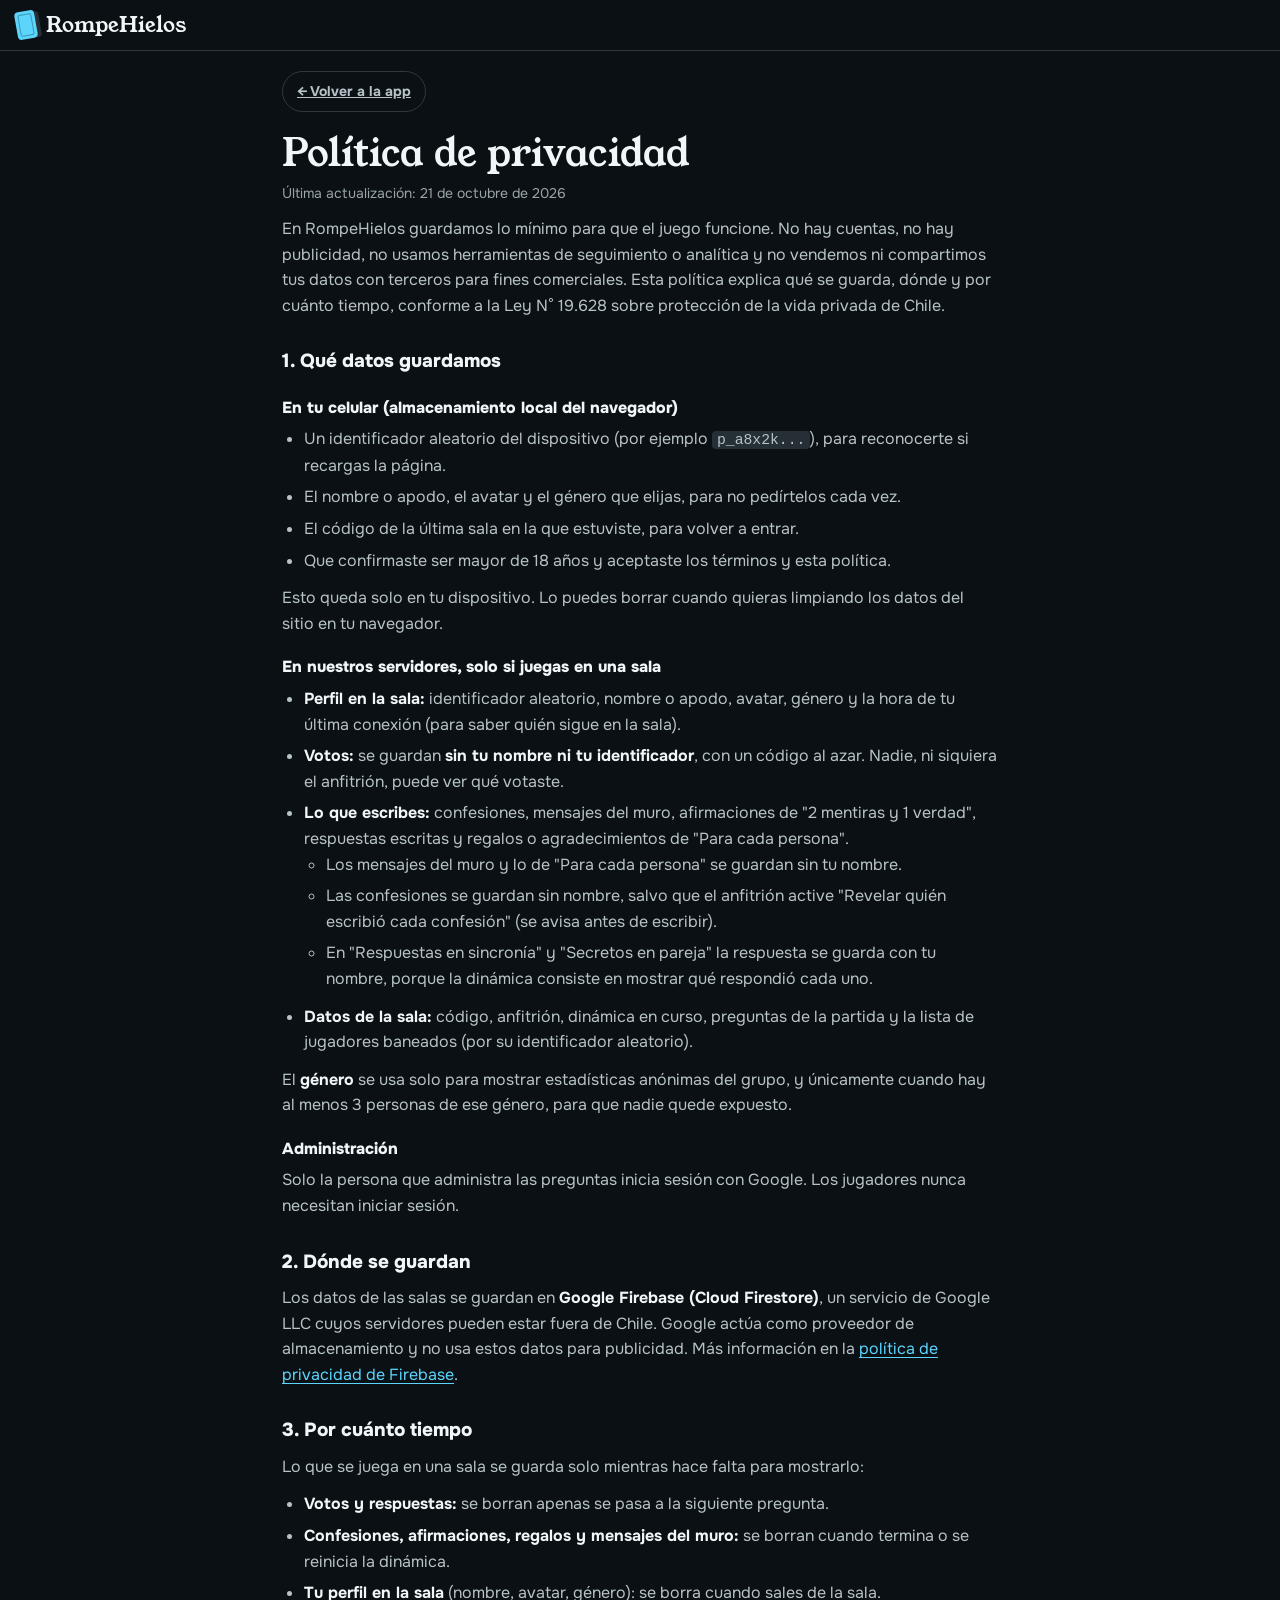
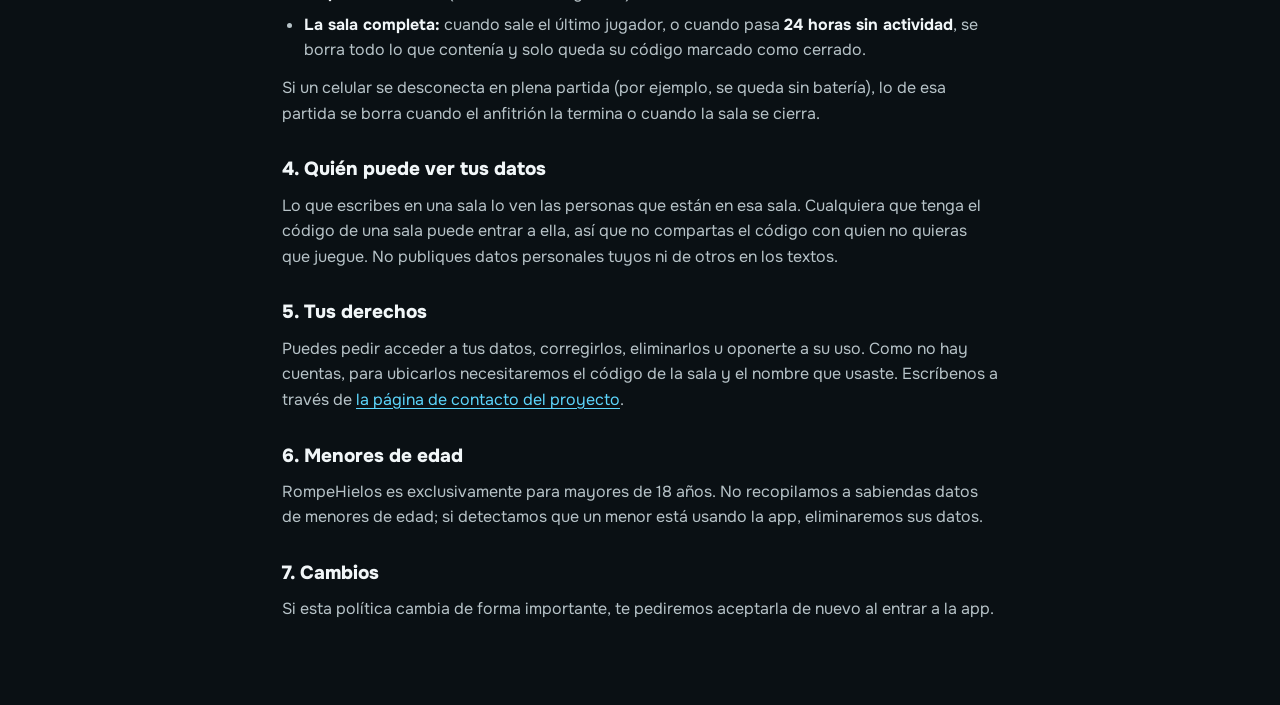
==== privacidad.html @ 7045a898 "Juego: preguntas abiertas con ruleta y veredicto, revelación grande y resumen final - Abiertas: rule" ====
<!DOCTYPE html>
<html lang="es">
<head>
  <meta charset="UTF-8">
  <meta name="viewport" content="width=device-width, initial-scale=1.0, viewport-fit=cover">
  <title>Política de privacidad · RompeHielos</title>
  <meta name="theme-color" content="#11161c">
  <link rel="stylesheet" href="style.css?v=20261022085336">
</head>
<body>
  <header class="app-header">
    <a class="brand" href="./">
      <span class="brand-mark" aria-hidden="true"></span>
      <span class="brand-title">RompeHielos</span>
    </a>
  </header>

  <main class="legal-page">
    <a class="back-btn" href="./">← Volver a la app</a>
    <h1>Política de privacidad</h1>
    <p class="legal-updated">Última actualización: 21 de octubre de 2026</p>

    <p>En RompeHielos guardamos lo mínimo para que el juego funcione. No hay cuentas, no hay publicidad, no usamos herramientas de seguimiento o analítica y no vendemos ni compartimos tus datos con terceros para fines comerciales. Esta política explica qué se guarda, dónde y por cuánto tiempo, conforme a la Ley N° 19.628 sobre protección de la vida privada de Chile.</p>

    <h2>1. Qué datos guardamos</h2>
    <h3>En tu celular (almacenamiento local del navegador)</h3>
    <ul>
      <li>Un identificador aleatorio del dispositivo (por ejemplo <code>p_a8x2k...</code>), para reconocerte si recargas la página.</li>
      <li>El nombre o apodo, el avatar y el género que elijas, para no pedírtelos cada vez.</li>
      <li>El código de la última sala en la que estuviste, para volver a entrar.</li>
      <li>Que confirmaste ser mayor de 18 años y aceptaste los términos y esta política.</li>
    </ul>
    <p>Esto queda solo en tu dispositivo. Lo puedes borrar cuando quieras limpiando los datos del sitio en tu navegador.</p>

    <h3>En nuestros servidores, solo si juegas en una sala</h3>
    <ul>
      <li><strong>Perfil en la sala:</strong> identificador aleatorio, nombre o apodo, avatar, género y la hora de tu última conexión (para saber quién sigue en la sala).</li>
      <li><strong>Votos:</strong> se guardan <strong>sin tu nombre ni tu identificador</strong>, con un código al azar. Nadie, ni siquiera el anfitrión, puede ver qué votaste.</li>
      <li><strong>Lo que escribes:</strong> confesiones, mensajes del muro, afirmaciones de "2 mentiras y 1 verdad", respuestas escritas y regalos o agradecimientos de "Para cada persona".
        <ul>
          <li>Los mensajes del muro y lo de "Para cada persona" se guardan sin tu nombre.</li>
          <li>Las confesiones se guardan sin nombre, salvo que el anfitrión active "Revelar quién escribió cada confesión" (se avisa antes de escribir).</li>
          <li>En "Respuestas en sincronía" y "Secretos en pareja" la respuesta se guarda con tu nombre, porque la dinámica consiste en mostrar qué respondió cada uno.</li>
        </ul>
      </li>
      <li><strong>Datos de la sala:</strong> código, anfitrión, dinámica en curso, preguntas de la partida y la lista de jugadores baneados (por su identificador aleatorio).</li>
    </ul>
    <p>El <strong>género</strong> se usa solo para mostrar estadísticas anónimas del grupo, y únicamente cuando hay al menos 3 personas de ese género, para que nadie quede expuesto.</p>

    <h3>Administración</h3>
    <p>Solo la persona que administra las preguntas inicia sesión con Google. Los jugadores nunca necesitan iniciar sesión.</p>

    <h2>2. Dónde se guardan</h2>
    <p>Los datos de las salas se guardan en <strong>Google Firebase (Cloud Firestore)</strong>, un servicio de Google LLC cuyos servidores pueden estar fuera de Chile. Google actúa como proveedor de almacenamiento y no usa estos datos para publicidad. Más información en la <a href="https://firebase.google.com/support/privacy" target="_blank" rel="noopener">política de privacidad de Firebase</a>.</p>

    <h2>3. Por cuánto tiempo</h2>
    <p>Lo que se juega en una sala se guarda solo mientras hace falta para mostrarlo:</p>
    <ul>
      <li><strong>Votos y respuestas:</strong> se borran apenas se pasa a la siguiente pregunta.</li>
      <li><strong>Confesiones, afirmaciones, regalos y mensajes del muro:</strong> se borran cuando termina o se reinicia la dinámica.</li>
      <li><strong>Tu perfil en la sala</strong> (nombre, avatar, género): se borra cuando sales de la sala.</li>
      <li><strong>La sala completa:</strong> cuando sale el último jugador, o cuando pasa <strong>24 horas sin actividad</strong>, se borra todo lo que contenía y solo queda su código marcado como cerrado.</li>
    </ul>
    <p>Si un celular se desconecta en plena partida (por ejemplo, se queda sin batería), lo de esa partida se borra cuando el anfitrión la termina o cuando la sala se cierra.</p>

    <h2>4. Quién puede ver tus datos</h2>
    <p>Lo que escribes en una sala lo ven las personas que están en esa sala. Cualquiera que tenga el código de una sala puede entrar a ella, así que no compartas el código con quien no quieras que juegue. No publiques datos personales tuyos ni de otros en los textos.</p>

    <h2>5. Tus derechos</h2>
    <p>Puedes pedir acceder a tus datos, corregirlos, eliminarlos u oponerte a su uso. Como no hay cuentas, para ubicarlos necesitaremos el código de la sala y el nombre que usaste. Escríbenos a través de <a href="https://github.com/KuroroX2/rompehielos/issues" target="_blank" rel="noopener">la página de contacto del proyecto</a>.</p>

    <h2>6. Menores de edad</h2>
    <p>RompeHielos es exclusivamente para mayores de 18 años. No recopilamos a sabiendas datos de menores de edad; si detectamos que un menor está usando la app, eliminaremos sus datos.</p>

    <h2>7. Cambios</h2>
    <p>Si esta política cambia de forma importante, te pediremos aceptarla de nuevo al entrar a la app.</p>
  </main>
</body>
</html>
---- style.css ----
@import url('https://fonts.googleapis.com/css2?family=Onest:wght@400;500;600;700;800&family=Young+Serif&display=swap');

/* ==========================================================
   RompeHielos · "Cartas de juego"
   Mesa oscura y cálida + cartas de color sólido. Ver DESIGN.md
   ========================================================== */
:root {
  /* Mesa */
  --bg: oklch(0.17 0.012 235);
  --surface: oklch(0.215 0.013 235);
  --surface-2: oklch(0.26 0.015 235);
  --surface-3: oklch(0.30 0.016 235);
  --line: oklch(0.34 0.015 235);
  --line-strong: oklch(0.46 0.02 235);

  /* Texto */
  --ink: oklch(0.97 0.006 220);
  --ink-muted: oklch(0.81 0.015 225);
  --ink-dim: oklch(0.71 0.015 225);
  --ink-dark: oklch(0.20 0.03 235);

  /* Acento de interfaz: hielo (celeste) */
  --hielo: oklch(0.82 0.12 222);
  --hielo-hover: oklch(0.87 0.10 222);
  --hielo-ink: oklch(0.20 0.05 240);
  --hielo-soft: oklch(0.82 0.12 222 / 0.15);
  --hielo-line: oklch(0.82 0.12 222 / 0.55);

  /* Estados */
  --ok: oklch(0.80 0.15 150);
  --ok-soft: oklch(0.80 0.15 150 / 0.14);
  --ok-line: oklch(0.80 0.15 150 / 0.5);
  --warn: oklch(0.86 0.13 88);
  --warn-soft: oklch(0.86 0.13 88 / 0.13);
  --warn-line: oklch(0.86 0.13 88 / 0.5);
  --bad: oklch(0.72 0.17 22);
  --bad-soft: oklch(0.72 0.17 22 / 0.14);
  --bad-line: oklch(0.72 0.17 22 / 0.5);

  /* Colores para datos (barras, géneros, opciones). Los nombres viejos se mantienen porque app.js los usa */
  --cyan: oklch(0.80 0.10 200);
  --pink: oklch(0.76 0.14 350);
  --purple: oklch(0.76 0.11 300);
  --coral: oklch(0.74 0.15 25);
  --emerald: var(--ok);
  --amber: var(--warn);

  /* Carta por defecto: naipe claro */
  --card: oklch(0.95 0.015 220);
  --card-ink: var(--ink-dark);

  --radius-sm: 8px;
  --radius-md: 14px;
  --radius-lg: 18px;
  --radius-card: 22px;
  --radius-pill: 999px;

  --shadow-card: 0 1px 0 oklch(0 0 0 / 0.25), 0 18px 36px -18px oklch(0 0 0 / 0.75);
  --ease-out: cubic-bezier(0.25, 1, 0.5, 1);

  --font-display: 'Young Serif', Georgia, serif;
  --font-body: 'Onest', system-ui, sans-serif;

  --z-header: 50;
  --z-modal: 100;
  --z-toast: 200;
}

/* ========== Mazos: un color por temática ========== */
[data-deck="citas_nivel1"]          { --card: oklch(0.89 0.07 215); --card-ink: oklch(0.22 0.05 235); }
[data-deck="citas_nivel2"]          { --card: oklch(0.85 0.09 188); --card-ink: oklch(0.22 0.05 200); }
[data-deck="citas_nivel3"]          { --card: oklch(0.45 0.13 255); --card-ink: oklch(0.97 0.01 230); }
[data-deck="dilemas_absurdos"]      { --card: oklch(0.88 0.10 165); --card-ink: oklch(0.22 0.05 170); }
[data-deck="amigos_fiesta"]         { --card: oklch(0.78 0.12 200); --card-ink: oklch(0.20 0.05 215); }
[data-deck="empresas_trabajo"]      { --card: oklch(0.76 0.07 240); --card-ink: oklch(0.20 0.04 245); }
[data-deck="quien_es_mas_probable"] { --card: oklch(0.83 0.08 280); --card-ink: oklch(0.22 0.05 280); }
[data-deck="reunion_hombres"]       { --card: oklch(0.72 0.12 255); --card-ink: oklch(0.18 0.05 260); }
[data-deck="reunion_mujeres"]       { --card: oklch(0.81 0.09 320); --card-ink: oklch(0.22 0.05 320); }
[data-deck="secretos_intimos"]      { --card: oklch(0.50 0.19 25);  --card-ink: oklch(0.97 0.01 30); }
[data-deck="confesiones"]           { --card: oklch(0.76 0.10 295); --card-ink: oklch(0.21 0.05 295); }
[data-deck="salas"]                 { --card: var(--hielo);           --card-ink: var(--hielo-ink); }

/* +18: el nivel manda sobre el mazo (1 verde → 5 rojo intenso; siempre con número y nombre) */
.lvl-1 { --card: oklch(0.80 0.14 150); --card-ink: oklch(0.21 0.04 150); --lvl: var(--card); }
.lvl-2 { --card: oklch(0.87 0.16 120); --card-ink: oklch(0.23 0.05 120); --lvl: var(--card); }
.lvl-3 { --card: oklch(0.82 0.15 78);  --card-ink: oklch(0.23 0.05 70);  --lvl: var(--card); }
.lvl-4 { --card: oklch(0.68 0.18 45);  --card-ink: oklch(0.18 0.04 40);  --lvl: var(--card); }
.lvl-5 { --card: oklch(0.50 0.21 27);  --card-ink: oklch(0.98 0.01 30);  --lvl: var(--card); }
.lvl-6 { --card: oklch(0.42 0.16 335); --card-ink: oklch(0.98 0.01 330); --lvl: var(--card); }

/* ========== Base ========== */
* {
  box-sizing: border-box;
  margin: 0;
  padding: 0;
  -webkit-tap-highlight-color: transparent;
}

[hidden] { display: none !important; }

html, body {
  min-height: 100vh;
  background-color: var(--bg);
  color: var(--ink);
  font-family: var(--font-body);
  overflow-x: hidden;
}

body { line-height: 1.45; }

button, input, select, textarea { font-family: inherit; }

:focus-visible {
  outline: 2px solid var(--hielo);
  outline-offset: 2px;
}

code {
  background: var(--surface-3);
  padding: 1px 5px;
  border-radius: 4px;
  font-size: 0.92em;
}

h1, h2, h3, h4 { text-wrap: balance; }

/* Ya no hay partículas: el contenedor queda vacío por compatibilidad */
.bg-particles { display: none; }

/* ========== Header ========== */
.app-header {
  position: sticky;
  top: 0;
  z-index: var(--z-header);
  display: flex;
  justify-content: space-between;
  align-items: center;
  padding: 10px 16px;
  background: var(--bg);
  border-bottom: 1px solid var(--line);
}

.brand {
  display: flex;
  align-items: center;
  gap: 10px;
  cursor: pointer;
}

/* Marca: una carta celeste inclinada */
.brand-mark {
  width: 20px;
  height: 28px;
  border-radius: 4px;
  background: var(--hielo);
  transform: rotate(-10deg);
  box-shadow: 5px 1px 0 -1px var(--surface-3);
  position: relative;
  flex-shrink: 0;
}

.brand-mark::before {
  content: "";
  position: absolute;
  inset: 3px;
  border: 1.5px solid oklch(0.20 0.05 240 / 0.35);
  border-radius: 2px;
}

.brand-icon { font-size: 24px; }

.brand-title {
  font-family: var(--font-display);
  font-weight: 400;
  font-size: 21px;
  color: var(--ink);
}

.nav-actions {
  display: flex;
  gap: 6px;
}

.btn-icon {
  background: transparent;
  border: 1px solid var(--line);
  color: var(--ink-muted);
  width: 44px;
  height: 44px;
  border-radius: 12px;
  display: flex;
  align-items: center;
  justify-content: center;
  cursor: pointer;
  font-size: 16px;
  transition: background 0.2s var(--ease-out), color 0.2s var(--ease-out), border-color 0.2s var(--ease-out);
}

.btn-icon svg { width: 20px; height: 20px; }

.btn-icon:hover {
  background: var(--surface-2);
  color: var(--ink);
  border-color: var(--line-strong);
}

/* ========== Layout ========== */
.app-container {
  position: relative;
  max-width: 960px;
  margin: 0 auto;
  padding: 20px 16px 72px;
}

.view-screen { display: none; }

.view-screen.active {
  display: block;
  animation: viewIn 0.22s var(--ease-out);
}

@keyframes viewIn {
  from { transform: translateY(6px); }
  to { transform: none; }
}

.center { text-align: center; }
.stack { display: flex; flex-direction: column; gap: 12px; }
.row-wrap { display: flex; flex-wrap: wrap; gap: 8px; margin: 12px 0; }
.row-center { display: flex; flex-wrap: wrap; gap: 12px; justify-content: center; }
.row-between { display: flex; justify-content: space-between; align-items: center; gap: 8px; }
.two-col { display: grid; grid-template-columns: 1fr 1fr; gap: 10px; margin: 14px 0 4px; }

/* ========== Tipografía común ========== */
.eyebrow {
  display: block;
  font-size: 13px;
  font-weight: 700;
  color: var(--ink-dim);
  margin-bottom: 6px;
}

.page-intro {
  text-align: center;
  max-width: 680px;
  margin: 0 auto 22px;
}

.page-title,
.panel-title {
  font-family: var(--font-display);
  font-weight: 400;
  text-align: center;
  line-height: 1.2;
}

.page-title { font-size: clamp(26px, 5vw, 34px); margin-bottom: 8px; }
.panel-title { font-size: 24px; margin-bottom: 8px; }
.panel-title.left { text-align: left; margin-bottom: 0; }

.page-desc,
.panel-desc {
  color: var(--ink-muted);
  font-size: 15px;
  line-height: 1.5;
  text-align: center;
  margin-bottom: 16px;
}

.panel-desc.left { text-align: left; }

.block-title {
  font-size: 15px;
  font-weight: 800;
  color: var(--ink);
  margin: 16px 0 8px;
}

.muted-small {
  font-size: 13px;
  color: var(--ink-muted);
  margin-top: 8px;
}

.field-label {
  display: block;
  font-size: 14px;
  font-weight: 700;
  color: var(--ink-muted);
  margin: 16px 0 6px;
}

/* Antes era texto con degradado: ahora un color sólido */
.text-gradient { color: var(--hielo); }

/* ========== Inicio ========== */
.hero {
  text-align: center;
  padding: 18px 0 24px;
}

.hero-pill { display: none; }

.hero-title {
  font-family: var(--font-display);
  font-size: clamp(34px, 9vw, 56px);
  font-weight: 400;
  line-height: 1.08;
  margin-bottom: 14px;
}

.hero-sub {
  color: var(--ink-muted);
  font-size: 16px;
  max-width: 460px;
  margin: 0 auto 28px;
  line-height: 1.55;
}

.mode-selection-grid {
  display: grid;
  grid-template-columns: repeat(auto-fit, minmax(260px, 1fr));
  gap: 18px;
  text-align: left;
}

/* Tarjeta base: cualquier "carta" de la app */
.mode-card,
.category-card,
.question-card-3d,
.question-hero,
.persona-hero {
  position: relative;
  background: var(--card);
  color: var(--card-ink);
  border-radius: var(--radius-card);
  box-shadow: var(--shadow-card);
}

/* Marco interior, como un naipe impreso */
.mode-card::before,
.category-card::before,
.question-card-3d::before,
.question-hero::before,
.persona-hero::before {
  content: "";
  position: absolute;
  inset: 7px;
  border: 1.5px solid color-mix(in oklch, var(--card-ink) 22%, transparent);
  border-radius: 16px;
  pointer-events: none;
}

.mode-card {
  padding: 22px 22px 18px;
  cursor: pointer;
  display: flex;
  flex-direction: column;
  min-height: 210px;
  transition: transform 0.3s var(--ease-out);
}

.mode-card.card-solo { --card: oklch(0.92 0.05 215); --card-ink: oklch(0.22 0.05 235); }
.mode-card.card-multi { --card: var(--hielo); --card-ink: var(--hielo-ink); }
.mode-card.card-tv { --card: oklch(0.85 0.09 188); --card-ink: oklch(0.22 0.05 200); }

.mode-card:nth-child(1) { transform: rotate(-1.2deg); }
.mode-card:nth-child(3) { transform: rotate(1deg); }

.mode-card:hover,
.mode-card:focus-visible {
  transform: translateY(-4px) rotate(0deg);
}

.card-header-icon,
.card-rank {
  font-family: var(--font-display);
  font-size: 30px;
  line-height: 1;
  margin-bottom: 14px;
}

.mode-card h2,
.mode-card h3 {
  font-family: var(--font-display);
  font-size: 24px;
  font-weight: 400;
  line-height: 1.15;
  margin-bottom: 8px;
}

.mode-card p {
  color: color-mix(in oklch, var(--card-ink) 82%, var(--card));
  font-size: 15px;
  line-height: 1.5;
  margin-bottom: 16px;
  flex: 1;
}

.mode-footer {
  display: flex;
  align-items: center;
  justify-content: space-between;
  padding-top: 12px;
  border-top: 1.5px solid color-mix(in oklch, var(--card-ink) 20%, transparent);
  font-size: 14px;
  font-weight: 600;
}

.mode-footer strong { font-weight: 800; }

/* ========== Chips de filtro (1 celular y TV) ========== */
.chip-row {
  display: flex;
  justify-content: center;
  gap: 8px;
  flex-wrap: wrap;
}

.chip-row.compact { gap: 6px; }

.filter-chip {
  min-height: 40px;
  background: transparent;
  border: 1.5px solid var(--line);
  color: var(--ink-muted);
  font-size: 14px;
  font-weight: 700;
  padding: 8px 14px;
  border-radius: var(--radius-pill);
  cursor: pointer;
  transition: background 0.2s var(--ease-out), color 0.2s var(--ease-out), border-color 0.2s var(--ease-out);
}

.chip-row.compact .filter-chip {
  min-height: 36px;
  font-size: 13px;
  padding: 6px 11px;
}

.filter-chip:hover {
  color: var(--ink);
  border-color: var(--line-strong);
}

.filter-chip.active {
  background: var(--ink);
  border-color: var(--ink);
  color: var(--bg);
}

/* ========== Categorías (mazos) ========== */
.categories-grid {
  display: grid;
  grid-template-columns: repeat(auto-fill, minmax(240px, 1fr));
  gap: 16px;
}

.category-card {
  padding: 20px 20px 16px;
  cursor: pointer;
  transition: transform 0.3s var(--ease-out);
  display: flex;
  flex-direction: column;
}

.category-card:hover,
.category-card:focus-visible {
  transform: translateY(-3px) rotate(-0.6deg);
}

.category-top {
  display: flex;
  align-items: flex-start;
  justify-content: space-between;
  margin-bottom: 10px;
}

.cat-emoji { font-size: 28px; line-height: 1; }

.cat-badge {
  font-size: 12px;
  font-weight: 800;
  padding: 3px 9px;
  border-radius: var(--radius-pill);
  background: color-mix(in oklch, var(--card-ink) 12%, transparent);
  color: var(--card-ink) !important;
}

.category-card h4 {
  font-family: var(--font-display);
  font-size: 21px;
  font-weight: 400;
  line-height: 1.2;
  margin-bottom: 6px;
}

.category-card p {
  color: color-mix(in oklch, var(--card-ink) 82%, var(--card));
  font-size: 14px;
  line-height: 1.45;
  margin-bottom: 12px;
  flex: 1;
}

.cat-counts {
  display: flex;
  gap: 6px;
  margin-bottom: 12px;
}

.count-chip {
  font-size: 12.5px;
  font-weight: 700;
  padding: 2px 9px;
  border-radius: var(--radius-pill);
  background: var(--surface-2);
  color: var(--ink-muted);
}

.category-card .count-chip {
  background: color-mix(in oklch, var(--card-ink) 12%, transparent);
  color: var(--card-ink);
}

.cat-meta {
  font-size: 13.5px;
  font-weight: 600;
  display: flex;
  justify-content: space-between;
  align-items: center;
  padding-top: 10px;
  border-top: 1.5px solid color-mix(in oklch, var(--card-ink) 20%, transparent);
}

.cat-meta strong { font-weight: 800; }

/* ========== Encabezados de pantalla ========== */
.game-header {
  display: flex;
  justify-content: space-between;
  align-items: center;
  gap: 8px;
  flex-wrap: wrap;
  margin-bottom: 16px;
}

.back-btn {
  display: inline-flex;
  align-items: center;
  gap: 6px;
  min-height: 40px;
  background: transparent;
  border: 1.5px solid var(--line);
  color: var(--ink-muted);
  font-size: 14px;
  font-weight: 700;
  padding: 8px 14px;
  border-radius: var(--radius-pill);
  cursor: pointer;
  transition: background 0.2s var(--ease-out), color 0.2s var(--ease-out);
}

.back-btn:hover {
  background: var(--surface-2);
  color: var(--ink);
}

.turn-pill {
  display: inline-flex;
  align-items: center;
  gap: 6px;
  color: var(--ink-muted);
  font-size: 14px;
  font-weight: 700;
  padding: 6px 4px;
}

.turn-pill.pill-purple { color: var(--ink-muted); }

/* ========== 1 celular: mesa ========== */
.solo-table-wrapper {
  max-width: 560px;
  margin: 0 auto;
  min-height: calc(100vh - 160px);
  min-height: calc(100dvh - 160px);
  display: flex;
  flex-direction: column;
  justify-content: space-between;
  gap: 12px;
}

.dual-side-bar {
  padding: 10px 16px;
  border-radius: var(--radius-md);
  font-size: 14px;
  font-weight: 700;
  display: flex;
  align-items: center;
  justify-content: space-between;
  transition: background 0.3s var(--ease-out), border-color 0.3s var(--ease-out), color 0.3s var(--ease-out);
  user-select: none;
  border: 1.5px solid var(--line);
  background: var(--surface);
  color: var(--ink-dim);
}

/* La barra superior está siempre rotada para que el Jugador 2, al otro lado de la mesa, la lea derecha */
.dual-side-bar.top-edge { transform: rotate(180deg); }

.dual-side-bar.active-player {
  border-color: var(--hielo-line);
  background: var(--hielo-soft);
  color: var(--ink);
}

.player-status-badge {
  display: inline-flex;
  align-items: center;
  gap: 8px;
}

.player-dot {
  width: 10px;
  height: 10px;
  border-radius: 50%;
}

.p1-dot { background: var(--hielo); }
.p2-dot { background: var(--pink); }

.solo-rotating-arena {
  flex: 1;
  display: flex;
  flex-direction: column;
  justify-content: center;
  gap: 14px;
  transition: transform 0.55s var(--ease-out);
}

.solo-rotating-arena.rotate-180 { transform: rotate(180deg); }

.question-card-3d {
  min-height: 360px;
  flex: 1;
  padding: 24px 22px;
  display: flex;
  flex-direction: column;
  justify-content: space-between;
  user-select: none;
  cursor: pointer;
}

/* "Repartir" la carta al cambiar de pregunta */
.question-card-3d.shake { animation: cardDeal 0.32s var(--ease-out); }

@keyframes cardDeal {
  from { transform: translateX(18px) rotate(2.5deg); }
  to { transform: none; }
}

.card-category-indicator {
  display: flex;
  align-items: center;
  justify-content: space-between;
  gap: 8px;
  flex-wrap: wrap;
  font-size: 13px;
  font-weight: 800;
  color: var(--card-ink);
}

#solo-cat-badge { color: var(--card-ink) !important; }

.card-question-container {
  flex: 1;
  display: flex;
  align-items: center;
  justify-content: center;
  padding: 24px 4px;
}

.card-question-text {
  font-family: var(--font-display);
  font-size: clamp(24px, 6.4vw, 34px);
  font-weight: 400;
  line-height: 1.28;
  text-align: center;
  text-wrap: balance;
  color: var(--card-ink);
}

.card-instructions {
  text-align: center;
  font-size: 13px;
  font-weight: 600;
  color: color-mix(in oklch, var(--card-ink) 75%, var(--card));
}

.card-actions-bar {
  display: flex;
  gap: 10px;
  justify-content: center;
  flex-wrap: wrap;
}

.type-badge {
  display: inline-block;
  font-size: 13px;
  font-weight: 800;
  background: var(--surface-2);
  color: var(--ink-muted);
  padding: 4px 11px;
  border-radius: var(--radius-pill);
}

/* Dentro de una carta, las etiquetas toman la tinta de la carta */
.question-card-3d .type-badge,
.question-hero .type-badge,
.persona-hero .type-badge {
  background: color-mix(in oklch, var(--card-ink) 12%, transparent);
  color: var(--card-ink);
}

.type-badge.is-choice { font-weight: 800; }

.type-badge.big {
  font-size: 15px;
  padding: 7px 16px;
  margin-bottom: 18px;
}

/* ========== Botones ========== */
.btn {
  min-height: 48px;
  font-weight: 700;
  font-size: 15.5px;
  padding: 12px 20px;
  border-radius: var(--radius-md);
  border: 1.5px solid transparent;
  cursor: pointer;
  display: inline-flex;
  align-items: center;
  justify-content: center;
  gap: 8px;
  color: var(--ink);
  transition: transform 0.2s var(--ease-out), background 0.2s var(--ease-out), border-color 0.2s var(--ease-out);
}

.btn:active:not(:disabled) { transform: scale(0.98); }

.btn:disabled {
  opacity: 0.55;
  cursor: not-allowed;
  transform: none !important;
}

.btn-sm { min-height: 44px; font-size: 14px; padding: 8px 14px; border-radius: 12px; }
.btn-xs { min-height: 36px; font-size: 13px; padding: 5px 10px; border-radius: 10px; }
.btn-block { width: 100%; }

/* Acción principal: ají sólido con texto oscuro */
.btn-primary,
.btn-purple {
  background: var(--hielo);
  color: var(--hielo-ink);
  font-weight: 800;
}

.btn-primary:hover:not(:disabled),
.btn-purple:hover:not(:disabled) { background: var(--hielo-hover); }

.btn-primary:disabled,
.btn-purple:disabled {
  background: var(--surface-2);
  color: var(--ink-muted);
  border-color: var(--line);
  opacity: 1;
}

.btn-whatsapp {
  background: oklch(0.78 0.17 150);
  color: oklch(0.20 0.05 150);
  font-weight: 800;
}

.btn-whatsapp:hover:not(:disabled) { background: oklch(0.82 0.16 150); }

.btn-secondary {
  background: var(--surface-2);
  border-color: var(--line);
}

.btn-secondary:hover:not(:disabled) {
  background: var(--surface-3);
  border-color: var(--line-strong);
}

.btn-danger {
  background: var(--bad-soft);
  color: var(--bad);
  border-color: var(--bad-line);
}

.btn-ghost {
  background: transparent;
  color: var(--ink-dim);
  font-size: 14px;
  margin-top: 16px;
}

.btn-ghost:hover { color: var(--bad); }

/* ========== Formularios ========== */
.input-field {
  width: 100%;
  min-height: 48px;
  background: var(--surface);
  border: 1.5px solid var(--line);
  border-radius: var(--radius-md);
  padding: 12px 15px;
  font-size: 16px;
  color: var(--ink);
  outline: none;
  transition: border-color 0.2s var(--ease-out);
}

.input-field::placeholder { color: var(--ink-dim); }

.input-field:focus { border-color: var(--hielo); }

textarea.input-field { resize: none; margin-bottom: 12px; }
select.input-field { cursor: pointer; }

.code-input {
  text-transform: uppercase;
  font-weight: 800;
  letter-spacing: 3px;
  text-align: center;
}

.join-row {
  display: flex;
  gap: 8px;
  margin-top: 12px;
}

.join-row .input-field { flex: 1; min-width: 0; }
.join-row.narrow { max-width: 420px; margin: 16px auto 0; }

.segmented {
  display: grid;
  grid-template-columns: repeat(3, 1fr);
  gap: 8px;
}

.segmented-opt {
  min-height: 46px;
  padding: 10px 6px;
  background: var(--surface);
  border: 1.5px solid var(--line);
  border-radius: var(--radius-md);
  font-size: 14px;
  font-weight: 700;
  color: var(--ink-muted);
  cursor: pointer;
  transition: background 0.2s var(--ease-out), border-color 0.2s var(--ease-out), color 0.2s var(--ease-out);
}

.segmented-opt:hover { border-color: var(--line-strong); }

.segmented-opt.selected {
  border-color: var(--hielo);
  background: var(--hielo-soft);
  color: var(--ink);
}

.switch-row {
  display: flex;
  align-items: center;
  justify-content: space-between;
  gap: 12px;
  background: var(--surface);
  border: 1px solid var(--line);
  padding: 12px 14px;
  border-radius: var(--radius-md);
  margin: 10px 0;
}

.switch-row label { cursor: pointer; }
.switch-row strong { display: block; font-size: 14.5px; }
.switch-row small { color: var(--ink-muted); font-size: 13px; }

.switch-row input[type="checkbox"] {
  width: 22px;
  height: 22px;
  accent-color: var(--hielo);
  cursor: pointer;
  flex-shrink: 0;
}

/* ========== Avisos ========== */
.notice {
  border-radius: var(--radius-md);
  padding: 10px 14px;
  margin: 12px 0;
  font-size: 14px;
  font-weight: 600;
  line-height: 1.45;
  text-align: center;
  border: 1.5px solid;
}

.notice-safe { background: var(--ok-soft); border-color: var(--ok-line); color: var(--ok); }
.notice-warn { background: var(--warn-soft); border-color: var(--warn-line); color: var(--warn); }
.notice-info { background: var(--surface); border-color: var(--line); color: var(--ink-muted); text-align: left; }

/* ========== Salas ========== */
.room-box {
  background: var(--surface);
  border: 1px solid var(--line);
  border-radius: var(--radius-card);
  padding: 24px 20px;
  max-width: 580px;
  margin: 0 auto;
}

.room-box.inner { margin-bottom: 16px; }

.section-block {
  border-top: 1px solid var(--line);
  margin-top: 18px;
  padding-top: 6px;
}

/* El código de la sala es una carta celeste */
.room-code-badge {
  display: block;
  width: 100%;
  position: relative;
  background: var(--hielo);
  color: var(--hielo-ink);
  border: none;
  border-radius: var(--radius-lg);
  padding: 16px;
  margin: 6px 0 4px;
  cursor: pointer;
  box-shadow: var(--shadow-card);
  transition: transform 0.2s var(--ease-out);
}

.room-code-badge::before {
  content: "";
  position: absolute;
  inset: 6px;
  border: 1.5px dashed oklch(0.20 0.05 240 / 0.35);
  border-radius: 12px;
  pointer-events: none;
}

.room-code-badge:hover { transform: translateY(-2px); }

.room-code-value {
  display: block;
  font-size: 40px;
  font-weight: 800;
  letter-spacing: 0.16em;
  line-height: 1.15;
}

.room-code-hint {
  font-size: 13px;
  font-weight: 700;
}

.avatar-selector {
  display: flex;
  gap: 10px;
  overflow-x: auto;
  padding: 6px 4px;
  scrollbar-width: none;
}

.avatar-selector::-webkit-scrollbar { display: none; }

.avatar-opt {
  font-size: 24px;
  background: var(--surface-2);
  border: 2px solid transparent;
  border-radius: 50%;
  width: 48px;
  height: 48px;
  display: flex;
  align-items: center;
  justify-content: center;
  cursor: pointer;
  flex-shrink: 0;
  transition: border-color 0.2s var(--ease-out), transform 0.2s var(--ease-out);
}

.avatar-opt.selected {
  border-color: var(--hielo);
  background: var(--hielo-soft);
  transform: scale(1.08);
}

.players-pill-list {
  display: flex;
  flex-wrap: wrap;
  gap: 8px;
  margin: 6px 0;
}

.players-pill-list.center-list {
  justify-content: center;
  max-width: 760px;
  margin: 24px auto 0;
}

.player-chip {
  display: inline-flex;
  align-items: center;
  gap: 6px;
  min-height: 36px;
  background: var(--surface-2);
  border: 1px solid var(--line);
  padding: 6px 12px;
  border-radius: var(--radius-pill);
  font-size: 14px;
  font-weight: 600;
}

.player-chip.is-host {
  border-color: var(--warn-line);
  color: var(--warn);
}

.dynamics-grid {
  display: grid;
  grid-template-columns: repeat(auto-fit, minmax(200px, 1fr));
  gap: 10px;
  margin: 12px 0 16px;
}

.dynamic-card-radio {
  text-align: left;
  background: var(--surface-2);
  border: 1.5px solid var(--line);
  border-radius: var(--radius-md);
  padding: 13px;
  cursor: pointer;
  color: var(--ink);
  transition: background 0.2s var(--ease-out), border-color 0.2s var(--ease-out);
  display: flex;
  flex-direction: column;
  gap: 3px;
}

.dynamic-card-radio:hover { border-color: var(--line-strong); }

.dynamic-card-radio.selected {
  border-color: var(--hielo);
  background: var(--hielo-soft);
}

.dyn-icon { font-size: 22px; }
.dynamic-card-radio strong { font-size: 15px; }
.dynamic-card-radio small { color: var(--ink-muted); font-size: 13px; line-height: 1.4; }

.waiting {
  text-align: center;
  padding: 22px 0;
  color: var(--ink-muted);
  font-size: 15px;
}

.waiting.compact {
  padding: 12px;
  font-size: 14px;
  background: var(--surface-2);
  border-radius: var(--radius-md);
}

.waiting.compact:empty { display: none; }

.status-chips {
  display: flex;
  flex-wrap: wrap;
  justify-content: center;
  gap: 6px;
  margin: 14px 0 0;
}

.status-chip {
  font-size: 13px;
  font-weight: 700;
  padding: 5px 11px;
  border-radius: var(--radius-pill);
  background: var(--surface);
  border: 1px solid var(--line);
  color: var(--ink-muted);
}

.status-chip.is-done {
  background: var(--ok-soft);
  border-color: var(--ok-line);
  color: var(--ok);
}

.status-chip.is-turn {
  background: var(--hielo-soft);
  border-color: var(--hielo-line);
  color: var(--ink);
}

.answer-people {
  display: flex;
  flex-wrap: wrap;
  gap: 6px;
}

.waiting-icon {
  font-size: 32px;
  margin-bottom: 8px;
}

/* ========== Juego en sala ========== */
.game-dynamic-box {
  max-width: 600px;
  margin: 0 auto;
}

.question-hero {
  padding: 26px 22px 30px;
  text-align: center;
  margin-bottom: 14px;
}

.question-hero .type-badge { margin-bottom: 16px; }

.question-hero-text {
  font-family: var(--font-display);
  font-size: clamp(23px, 6vw, 32px);
  font-weight: 400;
  line-height: 1.28;
  text-wrap: balance;
  color: var(--card-ink);
}

.question-hero.purple { --card: oklch(0.76 0.10 295); --card-ink: oklch(0.21 0.05 295); }

.voting-options-grid {
  display: grid;
  grid-template-columns: repeat(auto-fit, minmax(150px, 1fr));
  gap: 10px;
  margin: 14px 0;
}

.vote-btn {
  min-height: 52px;
  background: var(--surface);
  border: 1.5px solid var(--line);
  border-radius: var(--radius-md);
  padding: 14px;
  font-size: 16px;
  font-weight: 700;
  color: var(--ink);
  cursor: pointer;
  display: flex;
  align-items: center;
  justify-content: center;
  gap: 10px;
  transition: background 0.2s var(--ease-out), border-color 0.2s var(--ease-out), transform 0.2s var(--ease-out);
}

.vote-btn:hover {
  background: var(--surface-2);
  border-color: var(--hielo);
}

.vote-btn:active { transform: scale(0.98); }

.vote-btn.big { font-size: 19px; padding: 20px 12px; }
.vote-btn.big.yes { border-color: var(--ok-line); background: var(--ok-soft); }
.vote-btn.big.no { border-color: var(--bad-line); background: var(--bad-soft); }

.vote-btn.option {
  justify-content: flex-start;
  text-align: left;
  grid-column: 1 / -1;
}

.vote-btn.option.compact {
  grid-column: auto;
  font-size: 15px;
  padding: 12px;
}

.opt-letter {
  flex-shrink: 0;
  width: 30px;
  height: 30px;
  border-radius: 8px;
  background: var(--ink);
  color: var(--bg);
  display: inline-flex;
  align-items: center;
  justify-content: center;
  font-family: var(--font-display);
  font-size: 16px;
}

.vote-avatar { font-size: 22px; }

.voted-status {
  text-align: center;
  padding: 14px;
  color: var(--ok);
  font-weight: 700;
  background: var(--ok-soft);
  border: 1.5px solid var(--ok-line);
  border-radius: var(--radius-md);
  margin: 12px 0;
}

.progress-line {
  text-align: center;
  font-size: 14px;
  font-weight: 700;
  color: var(--ink-muted);
  margin: 10px 0;
}

.progress-line:empty { display: none; }

.speaker-card {
  text-align: center;
  background: var(--surface);
  border: 1.5px solid var(--line);
  border-radius: var(--radius-lg);
  padding: 18px;
  margin: 12px 0;
  color: var(--ink-muted);
  font-size: 14.5px;
}

.speaker-card.is-me {
  border-color: var(--hielo);
  background: var(--hielo-soft);
  color: var(--ink);
}

.speaker-name {
  font-family: var(--font-display);
  font-size: 28px;
  color: var(--ink);
  margin-bottom: 4px;
}

.results-box {
  border-top: 1px solid var(--line);
  margin-top: 12px;
  padding-top: 14px;
}

.results-headline {
  text-align: center;
  font-family: var(--font-display);
  font-size: 22px;
  font-weight: 400;
  line-height: 1.25;
  margin: 8px 0 12px;
}

.results-headline.subtle {
  font-family: var(--font-body);
  font-size: 15px;
  font-weight: 700;
  color: var(--ink-muted);
  background: var(--surface);
  border: 1.5px dashed var(--line-strong);
  border-radius: var(--radius-md);
  padding: 12px;
}

.results-bars-list {
  display: flex;
  flex-direction: column;
  gap: 10px;
  margin: 12px 0;
}

.result-row {
  background: var(--surface);
  border: 1px solid var(--line);
  border-radius: var(--radius-md);
  padding: 12px 14px;
}

.result-row.is-top { border-color: var(--hielo); background: var(--hielo-soft); }

.result-row-head {
  display: flex;
  justify-content: space-between;
  align-items: center;
  gap: 8px;
  font-size: 15px;
  font-weight: 700;
  margin-bottom: 8px;
}

.result-row-head strong { color: var(--ink-muted); font-size: 14px; white-space: nowrap; }

.result-track {
  background: var(--surface-3);
  height: 10px;
  border-radius: 5px;
  overflow: hidden;
}

/* El ancho lo pone app.js; la barra "crece" con transform para no recalcular el layout */
.result-fill {
  height: 100%;
  transform-origin: left center;
  animation: barGrow 0.7s var(--ease-out);
}

@keyframes barGrow {
  from { transform: scaleX(0); }
  to { transform: scaleX(1); }
}

.stat-pair {
  display: grid;
  grid-template-columns: 1fr 1fr;
  gap: 10px;
}

.stat-box {
  border-radius: var(--radius-md);
  padding: 14px;
  text-align: center;
  border: 1.5px solid;
  font-size: 14px;
  font-weight: 700;
  display: flex;
  flex-direction: column;
  gap: 2px;
}

.stat-box.yes { background: var(--ok-soft); border-color: var(--ok-line); color: var(--ok); }
.stat-box.no { background: var(--bad-soft); border-color: var(--bad-line); color: var(--bad); }

.stat-num {
  font-family: var(--font-display);
  font-size: 34px;
  line-height: 1.1;
}

.author-reveal {
  text-align: center;
  background: var(--surface);
  border: 1.5px solid var(--hielo);
  border-radius: var(--radius-lg);
  padding: 16px;
  margin: 14px 0;
}

.author-reveal .eyebrow { color: var(--ink-muted); }

/* Botones del anfitrión: pegados abajo, al alcance del pulgar */
.host-bar {
  position: sticky;
  bottom: 0;
  display: flex;
  flex-wrap: wrap;
  gap: 10px;
  margin-top: 18px;
  padding: 12px 0 calc(12px + env(safe-area-inset-bottom));
  background: linear-gradient(to top, var(--bg) 70%, transparent);
}

.host-bar:empty { display: none; }
.host-bar .btn { flex: 1 1 180px; }
.host-bar .muted-small { flex: 1; }
.host-bar .btn-skip { flex: 0 0 auto; }

/* 2 mentiras y 1 verdad */
.statement-input {
  background: var(--surface);
  border: 2px solid var(--line);
  border-radius: var(--radius-md);
  padding: 12px;
  margin-bottom: 12px;
  transition: border-color 0.2s var(--ease-out), background 0.2s var(--ease-out);
}

.statement-input.is-truth { border-color: var(--ok); background: var(--ok-soft); }
.statement-input.is-lie { border-color: var(--bad-line); background: var(--bad-soft); }

.statement-label {
  display: flex;
  justify-content: space-between;
  align-items: center;
  gap: 8px;
  font-size: 14px;
  font-weight: 800;
  margin-bottom: 8px;
}

.truth-toggle {
  min-height: 40px;
  font-size: 14px;
  font-weight: 800;
  padding: 8px 14px;
  border-radius: var(--radius-pill);
  cursor: pointer;
  border: 2px solid;
  min-width: 120px;
}

.is-truth .truth-toggle {
  background: var(--ok);
  border-color: var(--ok);
  color: oklch(0.20 0.05 150);
}

.is-lie .truth-toggle {
  background: transparent;
  border-color: var(--bad);
  color: var(--bad);
}

.statement-list {
  display: flex;
  flex-direction: column;
  gap: 10px;
  margin: 14px 0;
  text-align: left;
}

.statement-result {
  background: var(--surface);
  border: 1.5px solid var(--line);
  border-radius: var(--radius-md);
  padding: 14px;
  display: flex;
  flex-direction: column;
  gap: 4px;
  font-size: 16px;
}

.statement-result.is-true { border-color: var(--ok); background: var(--ok-soft); }
.statement-result.is-false { border-color: var(--bad-line); background: var(--bad-soft); }
.statement-meta { font-size: 13px; font-weight: 800; color: var(--ink-muted); }
.statement-result.is-true .statement-meta { color: var(--ok); }
.statement-result.is-false .statement-meta { color: var(--bad); }

/* Elegir juego: resumen y tipos de pregunta */
.selected-dynamic {
  display: flex;
  align-items: center;
  gap: 12px;
  background: var(--hielo-soft);
  border: 1.5px solid var(--hielo-line);
  border-radius: var(--radius-md);
  padding: 12px 14px;
  margin-bottom: 8px;
}

.selected-dynamic-info {
  display: flex;
  align-items: center;
  gap: 12px;
  flex: 1;
  min-width: 0;
}

.selected-dynamic .btn { flex-shrink: 0; }
.selected-dynamic strong { display: block; font-size: 16px; }
.selected-dynamic small { color: var(--ink-muted); font-size: 13px; }

.type-toggle-list {
  display: flex;
  flex-direction: column;
  gap: 8px;
}

.type-toggle {
  display: flex;
  align-items: center;
  gap: 12px;
  width: 100%;
  min-height: 52px;
  text-align: left;
  background: var(--surface-2);
  border: 1.5px solid var(--line);
  border-radius: var(--radius-md);
  padding: 12px 14px;
  color: var(--ink-muted);
  cursor: pointer;
  transition: background 0.2s var(--ease-out), border-color 0.2s var(--ease-out), color 0.2s var(--ease-out);
}

.type-toggle.selected {
  border-color: var(--hielo);
  background: var(--hielo-soft);
  color: var(--ink);
}

.type-check {
  flex-shrink: 0;
  width: 24px;
  height: 24px;
  border-radius: 7px;
  border: 2px solid var(--line-strong);
  display: inline-flex;
  align-items: center;
  justify-content: center;
  font-weight: 900;
  font-size: 14px;
}

.type-toggle.selected .type-check {
  background: var(--hielo);
  border-color: var(--hielo);
  color: var(--hielo-ink);
}

.type-icon { font-size: 22px; }
.type-text { flex: 1; }
.type-text strong { display: block; font-size: 15px; }
.type-text small { font-size: 13px; color: var(--ink-muted); }

.type-count {
  font-size: 13px;
  font-weight: 800;
  padding: 2px 9px;
  border-radius: var(--radius-pill);
  background: var(--surface-3);
}

#view-setup .room-box { max-width: 640px; }
.setup-players { margin: 0 0 10px; }

/* Respuestas en sincronía */
.answers-grid {
  display: grid;
  grid-template-columns: repeat(auto-fit, minmax(160px, 1fr));
  gap: 10px;
  margin: 14px 0;
}

.answer-card {
  background: var(--surface);
  border: 1.5px solid var(--line-strong);
  border-radius: var(--radius-md);
  padding: 14px;
  text-align: center;
}

.answer-card p {
  font-size: 18px;
  font-weight: 800;
  word-break: break-word;
}

/* Muro */
.wall-container {
  display: grid;
  grid-template-columns: repeat(auto-fill, minmax(200px, 1fr));
  gap: 14px;
  margin: 16px 0;
}

.wall-note {
  padding: 16px;
  border-radius: 6px;
  box-shadow: 0 10px 22px -12px oklch(0 0 0 / 0.7);
  font-size: 16px;
  line-height: 1.45;
  font-weight: 600;
  color: oklch(0.22 0.03 60);
  transform: rotate(var(--rot, -1.5deg));
  animation: noteIn 0.35s var(--ease-out);
  word-break: break-word;
}

.wall-note.color-yellow { background: oklch(0.92 0.12 98); }
.wall-note.color-pink { background: oklch(0.87 0.07 350); }
.wall-note.color-cyan { background: oklch(0.88 0.06 225); }
.wall-note.color-green { background: oklch(0.89 0.09 150); }
.wall-note.color-orange { background: oklch(0.87 0.09 60); }

@keyframes noteIn {
  from { transform: translateY(10px) rotate(var(--rot, -1.5deg)); }
  to { transform: rotate(var(--rot, -1.5deg)); }
}

/* ========== Modo TV ========== */
.tv-screen-layout {
  min-height: calc(100vh - 120px);
  display: flex;
  flex-direction: column;
  gap: 16px;
}

.tv-top-bar {
  display: flex;
  justify-content: space-between;
  align-items: center;
  gap: 16px;
  flex-wrap: wrap;
  background: var(--surface);
  padding: 14px 22px;
  border-radius: var(--radius-lg);
  border: 1px solid var(--line);
}

.tv-brand { font-size: 24px; }

.tv-code-cta {
  display: flex;
  align-items: center;
  gap: 16px;
  margin-left: auto;
}

.tv-code-text { text-align: right; }

.tv-code-value {
  font-size: 40px;
  font-weight: 800;
  color: var(--hielo);
  letter-spacing: 0.12em;
}

.tv-qr-box {
  background: #fff;
  padding: 6px;
  border-radius: 8px;
}

.tv-qr-box img {
  width: 120px;
  height: 120px;
  display: block;
}

.tv-main-stage {
  flex: 1;
  display: flex;
  flex-direction: column;
  justify-content: center;
  align-items: center;
  text-align: center;
  padding: 20px 8px;
}

#tv-stage-room,
#tv-room-live {
  width: 100%;
  max-width: 950px;
}

.tv-emoji { font-size: 56px; margin-bottom: 10px; }

.tv-giant-text {
  font-family: var(--font-display);
  font-size: clamp(30px, 5vw, 60px);
  font-weight: 400;
  line-height: 1.2;
  color: var(--ink);
  margin: 0 auto 24px;
  text-wrap: balance;
}

.tv-results {
  max-width: 760px;
  margin: 0 auto;
  font-size: 18px;
}

#tv-room-live[class*="lvl-"] {
  border: 3px solid var(--lvl);
  border-radius: var(--radius-card);
  padding: 24px 16px;
}

/* ========== Modales ========== */
.modal-overlay {
  position: fixed;
  inset: 0;
  background: oklch(0.10 0.015 235 / 0.82);
  z-index: var(--z-modal);
  display: flex;
  align-items: center;
  justify-content: center;
  padding: 16px;
  opacity: 0;
  pointer-events: none;
  transition: opacity 0.2s var(--ease-out);
}

.modal-overlay.active {
  opacity: 1;
  pointer-events: auto;
}

.modal-content {
  background: var(--surface);
  border: 1px solid var(--line);
  border-radius: var(--radius-card);
  max-width: 680px;
  width: 100%;
  max-height: 88vh;
  overflow-y: auto;
  padding: 24px;
}

.modal-content.small { max-width: 420px; }

.modal-header {
  display: flex;
  justify-content: space-between;
  align-items: center;
  margin-bottom: 16px;
}

/* ========== Admin ========== */
.admin-list {
  max-height: 420px;
  overflow-y: auto;
  display: flex;
  flex-direction: column;
  gap: 8px;
}

.admin-list-item {
  display: flex;
  align-items: flex-start;
  gap: 8px;
  padding: 10px 12px;
  background: var(--surface-2);
  border: 1px solid var(--line);
  border-radius: var(--radius-sm);
}

.admin-num {
  font-size: 12px;
  font-weight: 800;
  color: var(--ink-muted);
  min-width: 36px;
  text-align: center;
}

.admin-text {
  flex: 1;
  font-size: 14px;
  line-height: 1.4;
  display: flex;
  flex-direction: column;
  gap: 6px;
}

.admin-session { margin: 4px 0 8px; }

.admin-form {
  background: var(--surface-2);
  border: 1px solid var(--line);
  border-radius: var(--radius-md);
  padding: 12px;
  margin: 14px 0;
}

.admin-form .field-label { margin-top: 0; }
.admin-form textarea.input-field { margin-bottom: 8px; }
.admin-form > .input-field { margin-bottom: 8px; }

.admin-form-grid {
  display: grid;
  grid-template-columns: repeat(auto-fit, minmax(150px, 1fr));
  gap: 8px;
  margin-bottom: 8px;
}

.admin-form-grid label {
  font-size: 13px;
  font-weight: 700;
  color: var(--ink-muted);
  display: flex;
  flex-direction: column;
  gap: 4px;
}

.admin-form-grid .input-field,
.admin-filters .input-field {
  min-height: 44px;
  padding: 9px 10px;
  font-size: 15px;
}

.admin-filters {
  display: grid;
  grid-template-columns: 2fr 1fr 1fr;
  gap: 8px;
}

.admin-badges {
  display: flex;
  flex-wrap: wrap;
  gap: 4px;
}

.admin-badge {
  font-size: 12px;
  font-weight: 700;
  padding: 2px 8px;
  border-radius: var(--radius-pill);
  background: var(--surface-3);
  color: var(--ink-muted);
}

.admin-badge.is-new { background: var(--ok-soft); color: var(--ok); }
.admin-badge.is-edited { background: var(--warn-soft); color: var(--warn); }

/* ========== Toast y footer ========== */
.toast-notice {
  position: fixed;
  bottom: calc(24px + env(safe-area-inset-bottom));
  left: 50%;
  transform: translateX(-50%) translateY(16px);
  background: var(--ink);
  color: var(--bg);
  padding: 12px 20px;
  border-radius: var(--radius-pill);
  font-weight: 700;
  font-size: 15px;
  box-shadow: 0 12px 30px -10px oklch(0 0 0 / 0.7);
  z-index: var(--z-toast);
  opacity: 0;
  pointer-events: none;
  transition: transform 0.3s var(--ease-out), opacity 0.3s var(--ease-out);
  display: flex;
  align-items: center;
  gap: 8px;
  max-width: calc(100vw - 32px);
}

.toast-notice.show {
  transform: translateX(-50%) translateY(0);
  opacity: 1;
}

.app-footer {
  text-align: center;
  padding: 30px 16px 24px;
  color: var(--ink-dim);
  font-size: 14px;
  display: flex;
  flex-direction: column;
  gap: 10px;
  align-items: center;
  border-top: 1px solid var(--line);
}

.footer-links {
  display: flex;
  gap: 12px;
  align-items: center;
  flex-wrap: wrap;
  justify-content: center;
}

.footer-link-btn {
  background: none;
  border: none;
  color: var(--ink-muted);
  cursor: pointer;
  font-size: 14px;
  min-height: 44px;
  text-decoration: underline;
  text-underline-offset: 4px;
}

.footer-link-btn:hover { color: var(--hielo); }

/* ========== Experiencia (+18) ========== */
.vote-btn.exp-0 { border-color: var(--ok-line); background: var(--ok-soft); }
.vote-btn.exp-1 { border-color: var(--warn-line); background: var(--warn-soft); }
.vote-btn.exp-2 { border-color: var(--bad-line); background: var(--bad-soft); }
.vote-btn.exp-0, .vote-btn.exp-1, .vote-btn.exp-2 { justify-content: center; font-size: 17px; padding: 16px 12px; }

.result-track.stacked { display: flex; }
.result-track.stacked > div { height: 100%; }


/* ========== Para cada persona ========== */
.persona-block {
  background: var(--surface);
  border: 1px solid var(--line);
  border-radius: var(--radius-md);
  padding: 12px;
  margin-bottom: 12px;
}

.persona-name {
  font-family: var(--font-display);
  font-size: 20px;
  margin-bottom: 8px;
}

.persona-field-label {
  display: block;
  font-size: 13px;
  font-weight: 700;
  color: var(--ink-muted);
  margin: 8px 0 4px;
}

.persona-block textarea.input-field { margin-bottom: 0; }
.join-row.tight { margin-top: 0; }

.cartel-grid,
.cartel-reveal {
  display: flex;
  flex-wrap: wrap;
  gap: 6px;
}

.cartel-reveal { justify-content: center; margin: 12px 0; }

.cartel-chip {
  min-height: 40px;
  font-size: 14px;
  font-weight: 700;
  padding: 8px 12px;
  border-radius: var(--radius-pill);
  background: var(--surface-2);
  border: 1.5px solid var(--line);
  color: var(--ink);
  cursor: pointer;
  transition: background 0.15s var(--ease-out), border-color 0.15s var(--ease-out);
}

.cartel-chip:hover:not(:disabled) { border-color: var(--hielo); }

.cartel-chip.selected {
  background: var(--hielo);
  border-color: var(--hielo);
  color: var(--hielo-ink);
}

.cartel-chip:disabled { opacity: 0.35; cursor: not-allowed; }

.cartel-chip.big {
  font-size: 18px;
  padding: 12px 18px;
  background: var(--card);
  color: var(--card-ink);
  border-color: transparent;
  cursor: default;
}

.persona-hero {
  --card: oklch(0.86 0.08 200);
  --card-ink: oklch(0.22 0.05 215);
  text-align: center;
  padding: 24px 18px;
  margin-bottom: 12px;
}

.persona-hero .panel-title,
.persona-hero .persona-name { color: var(--card-ink); }
.persona-hero .eyebrow,
.persona-hero .panel-desc { color: color-mix(in oklch, var(--card-ink) 78%, var(--card)); }

.persona-hero.is-me { --card: var(--hielo); --card-ink: var(--hielo-ink); }
.persona-hero.is-me p { font-weight: 800; margin-top: 4px; }

.gift-list {
  display: flex;
  flex-direction: column;
  gap: 10px;
  margin: 12px 0;
}

.gift-card {
  position: relative;
  background: var(--surface);
  border: 1.5px solid var(--line-strong);
  border-radius: var(--radius-md);
  padding: 14px 16px;
  font-size: 16px;
  line-height: 1.45;
  animation: noteIn 0.3s var(--ease-out);
  --rot: 0deg;
}

.gift-card strong { display: block; font-size: 17px; }
.gift-card p { color: var(--ink); }
.gift-card strong + p { color: var(--ink-muted); margin-top: 4px; font-size: 15px; }

.gift-card.is-hidden {
  color: var(--ink-dim);
  font-style: italic;
  border-style: dashed;
  border-color: var(--line);
}

.gift-hide {
  position: absolute;
  top: 8px;
  right: 8px;
  font-size: 12.5px;
  font-weight: 700;
  padding: 5px 10px;
  border-radius: var(--radius-pill);
  border: 1px solid var(--line);
  background: var(--surface-2);
  color: var(--ink-muted);
  cursor: pointer;
}

.gift-hide:hover { color: var(--bad); border-color: var(--bad); }

/* Botón "listo": sin marcar es una invitación, marcado es un bloque verde sólido */
.ready-btn {
  background: var(--surface-2);
  border: 1.5px dashed var(--ok);
  color: var(--ok);
  margin-top: 6px;
  flex-direction: column;
  gap: 2px;
  padding: 14px 16px;
}

.ready-btn .ready-main { font-size: 16px; font-weight: 800; }
.ready-btn .ready-sub { font-size: 13px; font-weight: 600; opacity: 0.85; }

.ready-btn.is-ready {
  background: var(--ok);
  border: 1.5px solid var(--ok);
  color: oklch(0.20 0.05 150);
}

/* ========== Nivel de intensidad (+18) ========== */
.level-badge {
  display: inline-block;
  font-size: 14px;
  font-weight: 800;
  padding: 4px 12px;
  border-radius: var(--radius-pill);
  background: var(--card-ink);
  color: var(--card);
  margin: 0 6px 12px 0;
}

/* Jugadores que el anfitrión puede tocar para expulsar */
.kickable { cursor: pointer; transition: border-color 0.15s var(--ease-out), background 0.15s var(--ease-out); }
.kickable:hover { border-color: var(--bad); background: var(--bad-soft); }

.action-choice { flex-direction: column; gap: 2px; }
.action-choice small { font-size: 13px; font-weight: 600; opacity: 0.85; }

/* ========== Responsive ========== */
@media (max-width: 640px) {
  .question-card-3d { min-height: 320px; padding: 22px 18px; }
  .room-box { padding: 22px 16px; }
  .room-code-value { font-size: 34px; }
  .two-col { grid-template-columns: 1fr; }
  .tv-code-cta { margin-left: 0; }
  .tv-code-value { font-size: 28px; }
  .card-actions-bar .btn { flex: 1; padding: 12px 8px; font-size: 15px; }
  .admin-filters { grid-template-columns: 1fr 1fr; }
  .admin-filters input { grid-column: 1 / -1; }
  .mode-card:nth-child(1), .mode-card:nth-child(3) { transform: none; }
}

/* ========== Movimiento reducido ========== */
@media (prefers-reduced-motion: reduce) {
  .view-screen.active { animation: fadeOnly 0.15s linear; }
  .question-card-3d.shake { animation: fadeOnly 0.15s linear; }
  .solo-rotating-arena { transition: none; }
  .result-fill, .wall-note, .gift-card { animation: none; }
  .mode-card, .category-card, .btn, .vote-btn, .room-code-badge { transition: none; }
  .mode-card:hover, .category-card:hover, .room-code-badge:hover { transform: none; }
}

@keyframes fadeOnly {
  from { transform: none; }
  to { transform: none; }
}

/* ========== Entrada: mayoría de edad y términos ========== */
.gate-overlay { z-index: calc(var(--z-toast) + 1); background: var(--bg); }

.gate { text-align: center; }

.gate-mark {
  display: inline-block;
  width: 30px;
  height: 42px;
  border-radius: 6px;
  margin: 4px 0 14px;
}

.gate-check {
  display: flex;
  align-items: flex-start;
  gap: 12px;
  text-align: left;
  background: var(--surface-2);
  border: 1.5px solid var(--line);
  border-radius: var(--radius-md);
  padding: 13px 14px;
  margin-bottom: 10px;
  font-size: 15px;
  line-height: 1.4;
  cursor: pointer;
}

.gate-check:has(input:checked) { border-color: var(--hielo); background: var(--hielo-soft); }

.gate-check input {
  width: 22px;
  height: 22px;
  flex-shrink: 0;
  margin-top: 1px;
  accent-color: var(--hielo);
}

.gate-check a, .legal-page a:not(.back-btn) { color: var(--hielo); text-underline-offset: 3px; }
.gate .btn { margin-top: 6px; }

a.footer-link-btn { display: inline-flex; align-items: center; }

/* ========== Páginas legales ========== */
.legal-page {
  max-width: 68ch;
  margin: 0 auto;
  padding: 20px 16px 72px;
  font-size: 16px;
  line-height: 1.6;
  color: var(--ink-muted);
}

.legal-page h1 {
  font-family: var(--font-display);
  font-weight: 400;
  font-size: clamp(28px, 6vw, 38px);
  line-height: 1.15;
  color: var(--ink);
  margin: 20px 0 6px;
}

.legal-page h2 {
  font-size: 19px;
  font-weight: 800;
  color: var(--ink);
  margin: 28px 0 8px;
}

.legal-page h3 {
  font-size: 16px;
  font-weight: 800;
  color: var(--ink);
  margin: 18px 0 6px;
}

.legal-page p { margin-bottom: 12px; }
.legal-page ul { padding-left: 22px; margin-bottom: 12px; }
.legal-page li { margin-bottom: 6px; }
.legal-page strong { color: var(--ink); }
.legal-updated { font-size: 14px; color: var(--ink-dim); }
a.brand { text-decoration: none; color: inherit; }

/* Código de la sala visible durante el juego */
.invite-chip {
  display: inline-flex;
  align-items: center;
  gap: 8px;
  min-height: 40px;
  padding: 4px 6px 4px 12px;
  background: var(--surface-2);
  border: 1.5px solid var(--line);
  border-radius: var(--radius-pill);
  color: var(--ink);
  cursor: pointer;
  transition: border-color 0.2s var(--ease-out), background 0.2s var(--ease-out);
}

.invite-chip:hover { border-color: var(--hielo); }

.invite-code {
  font-size: 15px;
  font-weight: 800;
  letter-spacing: 0.12em;
}

.invite-label {
  font-size: 13px;
  font-weight: 800;
  padding: 5px 10px;
  border-radius: var(--radius-pill);
  background: var(--hielo);
  color: var(--hielo-ink);
}

.game-mode-pill {
  flex-basis: 100%;
  justify-content: center;
  order: 3;
}

/* ========== Empezar rápido y menú de juegos ========== */
.quick-start {
  flex-direction: column;
  gap: 2px;
  min-height: 64px;
  margin-bottom: 10px;
}

.quick-main { font-size: 17px; font-weight: 800; }
.quick-sub { font-size: 13px; font-weight: 600; opacity: 0.8; }

.dynamics-featured,
.dynamics-more {
  display: grid;
  grid-template-columns: repeat(auto-fit, minmax(200px, 1fr));
  gap: 10px;
}

.dynamics-featured .dynamic-card-radio { border-color: var(--line-strong); }

.more-games,
.step2-fold {
  margin-top: 12px;
  border: 1px solid var(--line);
  border-radius: var(--radius-md);
  background: var(--surface);
}

.more-games > summary,
.step2-fold > summary {
  min-height: 48px;
  display: flex;
  align-items: center;
  justify-content: space-between;
  gap: 8px;
  padding: 12px 14px;
  font-weight: 800;
  font-size: 15px;
  cursor: pointer;
  list-style: none;
}

.more-games > summary::-webkit-details-marker,
.step2-fold > summary::-webkit-details-marker { display: none; }

.more-games > summary::after,
.step2-fold > summary::after {
  content: "▾";
  color: var(--ink-dim);
  transition: transform 0.2s var(--ease-out);
}

.more-games[open] > summary::after,
.step2-fold[open] > summary::after { transform: rotate(180deg); }

.more-games > .dynamics-more,
.step2-fold > .type-toggle-list { padding: 0 10px 10px; }

.step2-fold { margin: 14px 0 0; }

/* Próximo juego que ven los invitados en la sala de espera */
.next-game {
  display: flex;
  align-items: center;
  gap: 12px;
  text-align: left;
  max-width: 420px;
  margin: 12px auto 0;
  padding: 12px 14px;
  background: var(--hielo-soft);
  border: 1.5px solid var(--hielo-line);
  border-radius: var(--radius-md);
  color: var(--ink);
}

.next-game strong { display: block; font-size: 16px; }
.next-game small { color: var(--ink-muted); font-size: 13px; }

/* El botón de empezar queda siempre al alcance del pulgar mientras se ajusta el juego */
#btn-start-dynamic {
  position: sticky;
  bottom: calc(12px + env(safe-area-inset-bottom));
  z-index: 5;
  margin-top: 16px;
  box-shadow: 0 10px 24px -8px oklch(0 0 0 / 0.8);
}

/* ========== Revelación: la frase primero, grande; las barras llegan después ========== */
.reveal-headline {
  font-family: var(--font-display);
  font-size: clamp(24px, 6.4vw, 32px);
  line-height: 1.22;
  text-align: center;
  text-wrap: balance;
  color: var(--ink);
  margin: 6px 0 4px;
  animation: revealIn 0.5s var(--ease-out);
}

.reveal-sub {
  text-align: center;
  color: var(--ink-muted);
  font-size: 15px;
  margin: 0 0 12px;
  animation: revealIn 0.5s var(--ease-out) 0.1s backwards;
}

.reveal-headline + .stat-pair,
.reveal-headline + .results-bars-list { margin-top: 14px; }

/* Solo movimiento: el contenido nunca depende de que la animación corra para verse */
@keyframes revealIn {
  from { transform: translateY(10px) scale(0.97); }
  to { transform: none; }
}

.results-box .stat-pair,
.results-box .result-row {
  animation: revealIn 0.45s var(--ease-out) backwards;
}

.results-box .stat-pair { animation-delay: 0.35s; }
.results-bars-list .result-row:nth-child(1) { animation-delay: 0.35s; }
.results-bars-list .result-row:nth-child(2) { animation-delay: 0.5s; }
.results-bars-list .result-row:nth-child(3) { animation-delay: 0.65s; }
.results-bars-list .result-row:nth-child(4) { animation-delay: 0.8s; }
.results-bars-list .result-row:nth-child(n+5) { animation-delay: 0.9s; }

/* Ruleta de quién responde */
.speaker-card.spinning .speaker-name { opacity: 0.75; }
.speaker-card.landed .speaker-name { animation: landed 0.5s var(--ease-out); }

@keyframes landed {
  0% { transform: scale(0.9); }
  60% { transform: scale(1.06); }
  100% { transform: scale(1); }
}

/* Resumen de la partida */
.summary-list {
  display: flex;
  flex-direction: column;
  gap: 10px;
  margin-top: 6px;
}

.summary-item {
  display: flex;
  gap: 12px;
  align-items: flex-start;
  background: var(--surface);
  border: 1px solid var(--line);
  border-radius: var(--radius-md);
  padding: 14px;
  animation: revealIn 0.45s var(--ease-out) backwards;
}

.summary-item:nth-child(2) { animation-delay: 0.15s; }
.summary-item:nth-child(3) { animation-delay: 0.3s; }
.summary-item:nth-child(4) { animation-delay: 0.45s; }

.summary-icon { font-size: 28px; line-height: 1; }
.summary-item strong { display: block; font-size: 15px; color: var(--ink-muted); }
.summary-item span { display: block; font-size: 18px; font-weight: 800; color: var(--ink); }
.summary-item q {
  display: block;
  margin-top: 4px;
  font-family: var(--font-display);
  font-size: 16px;
  color: var(--ink-muted);
}

@media (prefers-reduced-motion: reduce) {
  .reveal-headline, .reveal-sub, .results-box .stat-pair, .results-box .result-row, .summary-item,
  .speaker-card.landed .speaker-name { animation: none; }
}
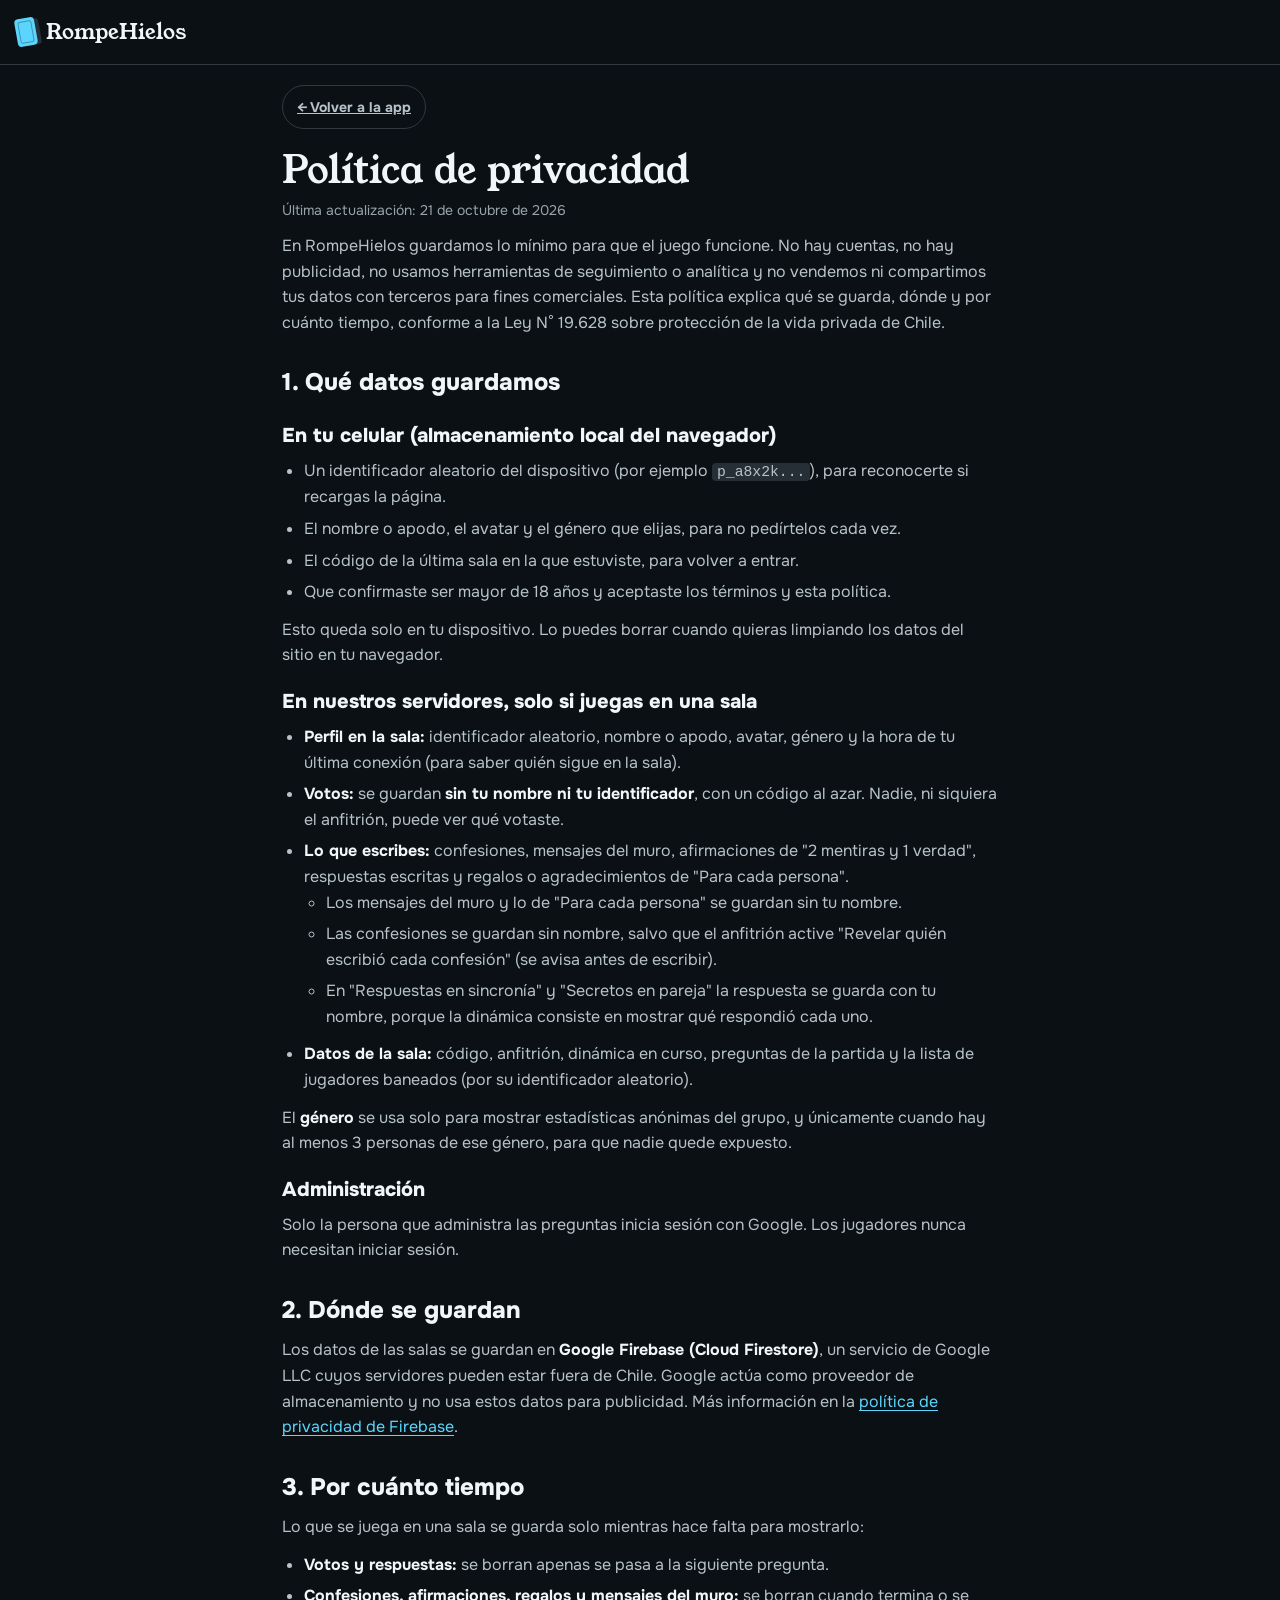
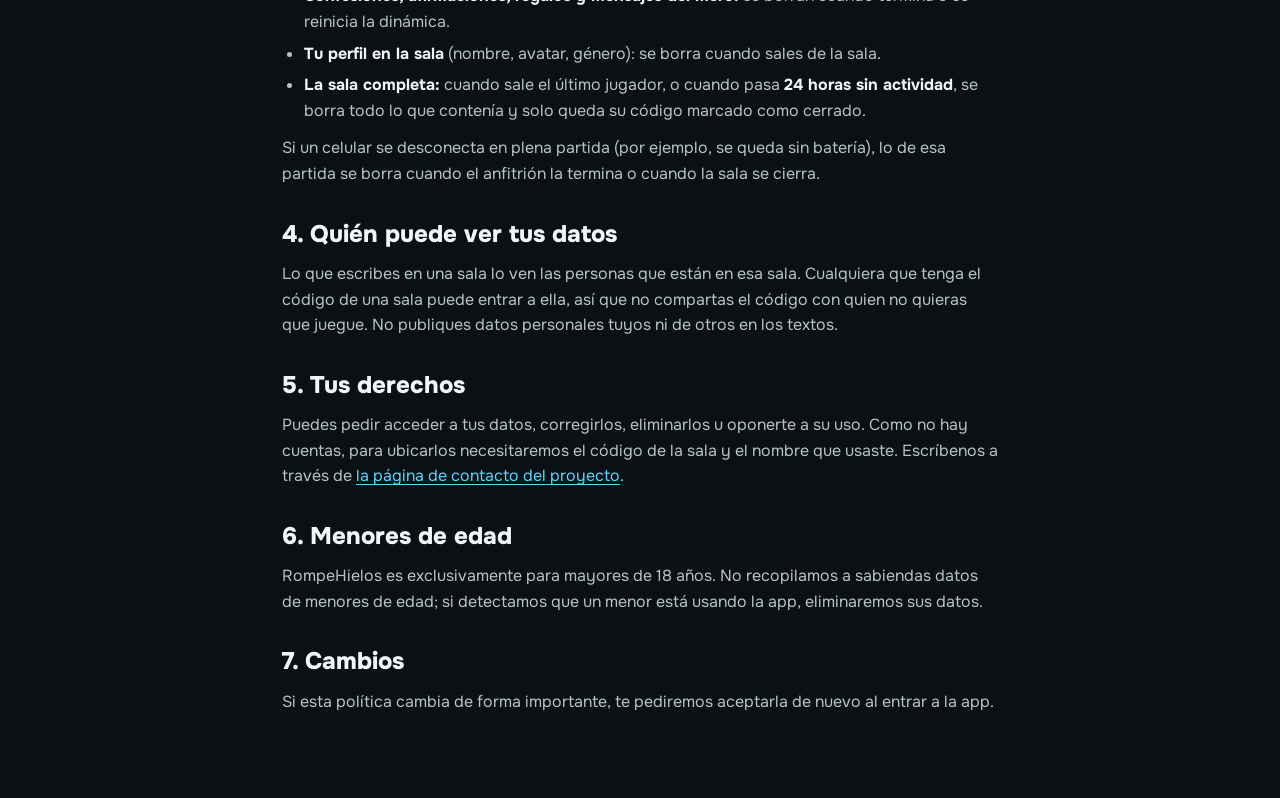
==== commit 3ef7a37d: "Accesibilidad y casos borde - Modales cerrados con visibility:hidden: ya no se enfocan con el teclad" ====
--- a/privacidad.html
+++ b/privacidad.html
@@ -5,7 +5,7 @@
   <meta name="viewport" content="width=device-width, initial-scale=1.0, viewport-fit=cover">
   <title>Política de privacidad · RompeHielos</title>
   <meta name="theme-color" content="#11161c">
-  <link rel="stylesheet" href="style.css?v=20261022085336">
+  <link rel="stylesheet" href="style.css?v=20261022085741">
 </head>
 <body>
   <header class="app-header">
--- a/style.css
+++ b/style.css
@@ -420,7 +420,7 @@
 .chip-row.compact { gap: 6px; }
 
 .filter-chip {
-  min-height: 40px;
+  min-height: 44px;
   background: transparent;
   border: 1.5px solid var(--line);
   color: var(--ink-muted);
@@ -487,6 +487,7 @@
   color: var(--card-ink) !important;
 }
 
+.category-card h3,
 .category-card h4 {
   font-family: var(--font-display);
   font-size: 21px;
@@ -549,7 +550,7 @@
   display: inline-flex;
   align-items: center;
   gap: 6px;
-  min-height: 40px;
+  min-height: 44px;
   background: transparent;
   border: 1.5px solid var(--line);
   color: var(--ink-muted);
@@ -1699,12 +1700,16 @@
   padding: 16px;
   opacity: 0;
   pointer-events: none;
-  transition: opacity 0.2s var(--ease-out);
+  /* Cerrado no solo es invisible: tampoco se puede enfocar con el teclado */
+  visibility: hidden;
+  transition: opacity 0.2s var(--ease-out), visibility 0s linear 0.2s;
 }
 
 .modal-overlay.active {
   opacity: 1;
   pointer-events: auto;
+  visibility: visible;
+  transition: opacity 0.2s var(--ease-out), visibility 0s;
 }
 
 .modal-content {
@@ -2155,14 +2160,14 @@
 }
 
 .legal-page h2 {
-  font-size: 19px;
+  font-size: 24px;
   font-weight: 800;
   color: var(--ink);
   margin: 28px 0 8px;
 }
 
 .legal-page h3 {
-  font-size: 16px;
+  font-size: 20px;
   font-weight: 800;
   color: var(--ink);
   margin: 18px 0 6px;
@@ -2389,3 +2394,54 @@
   .reveal-headline, .reveal-sub, .results-box .stat-pair, .results-box .result-row, .summary-item,
   .speaker-card.landed .speaker-name { animation: none; }
 }
+
+/* ========== 1 celular: nombres y Secretos en pareja ========== */
+.sr-only {
+  position: absolute;
+  width: 1px;
+  height: 1px;
+  padding: 0;
+  margin: -1px;
+  overflow: hidden;
+  clip: rect(0, 0, 0, 0);
+  white-space: nowrap;
+  border: 0;
+}
+
+.name-pair {
+  display: grid;
+  grid-template-columns: 1fr 1fr;
+  gap: 8px;
+  max-width: 420px;
+  margin: 14px auto 0;
+}
+
+#pareja-levels { margin-bottom: 16px; }
+
+.pass-screen {
+  text-align: center;
+  background: var(--surface);
+  border: 1px solid var(--line);
+  border-radius: var(--radius-card);
+  padding: 24px 18px;
+  color: var(--ink-muted);
+}
+
+.pass-screen .pass-who {
+  font-family: var(--font-display);
+  font-size: 24px;
+  color: var(--ink);
+  margin: 6px 0 18px;
+}
+
+.pass-screen .pass-who strong { font-weight: 400; color: var(--hielo); }
+
+.pair-answers {
+  display: grid;
+  grid-template-columns: 1fr 1fr;
+  gap: 10px;
+  margin-top: 14px;
+}
+
+a.brand { min-height: 44px; }
+.gate-check a { display: inline-block; padding: 4px 0; }
